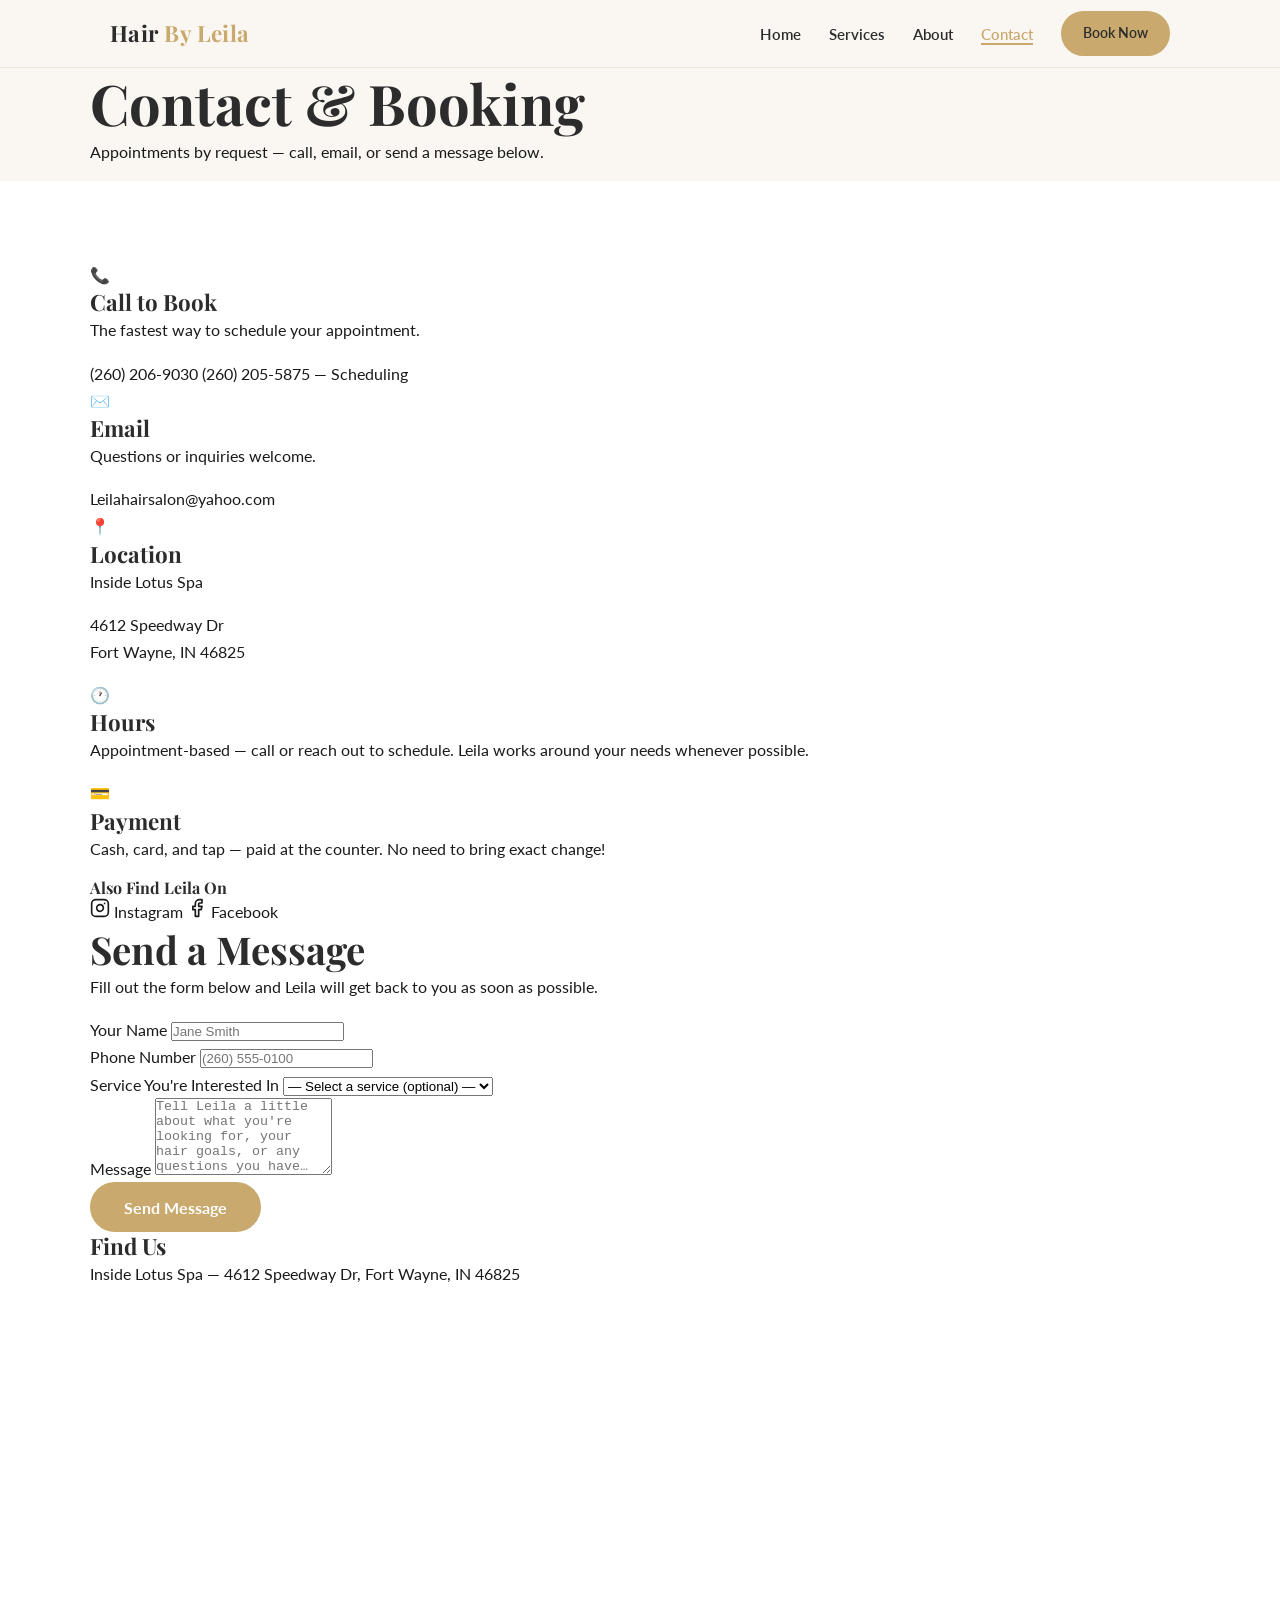
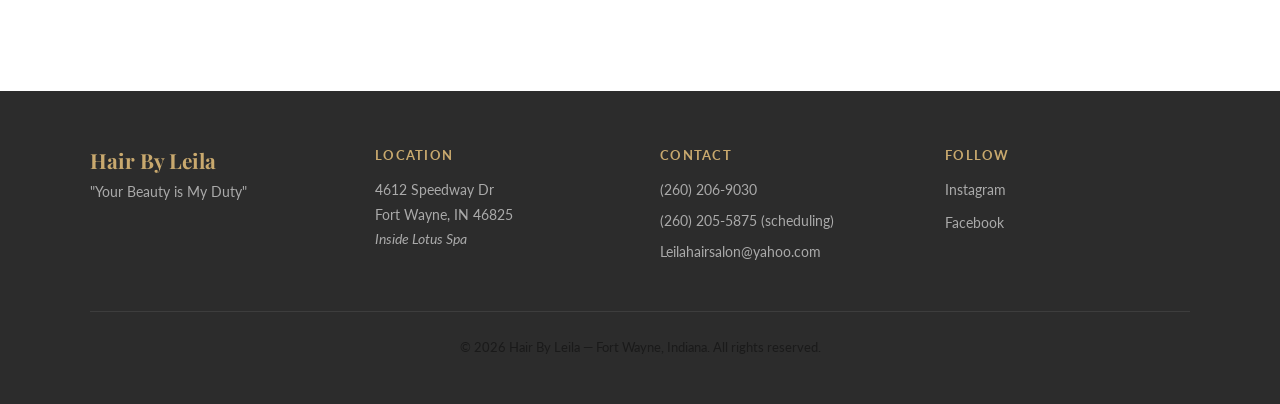
==== contact.html @ 834c5d4f "Add contact.html: info cards, mailto form with service dropdown, Google Maps embed, social links" ====
<!DOCTYPE html>
<html lang="en">
<head>
  <meta charset="UTF-8" />
  <meta name="viewport" content="width=device-width, initial-scale=1.0" />
  <title>Contact &amp; Booking | Hair By Leila — Fort Wayne Hairstylist</title>

  <meta name="description" content="Hair By Leila — Fort Wayne's highest-rated independent hairstylist. Specializing in balayage, highlights, color correction, cuts, and extensions. Nearly 20 years of experience. Call to book your appointment." />
  <meta name="keywords" content="hair salon Fort Wayne, balayage Fort Wayne, highlights Fort Wayne, independent hairstylist Fort Wayne, Hair By Leila" />
  <meta property="og:title" content="Hair By Leila | Fort Wayne's Top Independent Hairstylist" />
  <meta property="og:description" content="Your Beauty is My Duty. Specializing in balayage, highlights, color correction, and more. Book your appointment today." />
  <meta property="og:type" content="website" />
  <link rel="canonical" href="https://hairbyleila.com/contact.html" />

  <!-- Google Fonts -->
  <link rel="preconnect" href="https://fonts.googleapis.com" />
  <link rel="preconnect" href="https://fonts.gstatic.com" crossorigin />
  <link href="https://fonts.googleapis.com/css2?family=Playfair+Display:ital,wght@0,400;0,700;1,400&family=Lato:wght@400;600;700&display=swap" rel="stylesheet" />

  <link rel="stylesheet" href="css/global.css" />
  <link rel="stylesheet" href="css/contact.css" />
</head>
<body>

  <!-- ── Navigation ── -->
  <nav class="nav">
    <input type="checkbox" id="nav-toggle" class="nav__toggle" />
    <div class="nav__inner">
      <a href="index.html" class="nav__logo">Hair <span>By Leila</span></a>
      <label for="nav-toggle" class="hamburger" aria-label="Toggle menu">
        <span></span><span></span><span></span>
      </label>
      <ul class="nav__links">
        <li><a href="index.html">Home</a></li>
        <li><a href="services.html">Services</a></li>
        <li><a href="about.html">About</a></li>
        <li><a href="contact.html" class="active">Contact</a></li>
        <li><a href="tel:+12602065875" class="btn btn--gold">Book Now</a></li>
      </ul>
    </div>
  </nav>

  <!-- ── Page Header ── -->
  <section class="page-header">
    <div class="container">
      <h1>Contact &amp; Booking</h1>
      <p>Appointments by request — call, email, or send a message below.</p>
    </div>
  </section>

  <!-- ── Contact Content ── -->
  <section class="section section--alt">
    <div class="container contact-layout">

      <!-- Info Column -->
      <div class="contact-info">

        <div class="info-card info-card--primary">
          <div class="info-card__icon">📞</div>
          <div>
            <h3>Call to Book</h3>
            <p>The fastest way to schedule your appointment.</p>
            <a href="tel:+12602069030" class="info-card__link">(260) 206-9030</a>
            <a href="tel:+12602055875" class="info-card__link info-card__link--sub">(260) 205-5875 — Scheduling</a>
          </div>
        </div>

        <div class="info-card">
          <div class="info-card__icon">✉️</div>
          <div>
            <h3>Email</h3>
            <p>Questions or inquiries welcome.</p>
            <a href="mailto:Leilahairsalon@yahoo.com" class="info-card__link">Leilahairsalon@yahoo.com</a>
          </div>
        </div>

        <div class="info-card">
          <div class="info-card__icon">📍</div>
          <div>
            <h3>Location</h3>
            <p>Inside Lotus Spa</p>
            <p class="info-card__address">4612 Speedway Dr<br />Fort Wayne, IN 46825</p>
          </div>
        </div>

        <div class="info-card">
          <div class="info-card__icon">🕐</div>
          <div>
            <h3>Hours</h3>
            <p>Appointment-based — call or reach out to schedule. Leila works around your needs whenever possible.</p>
          </div>
        </div>

        <div class="info-card">
          <div class="info-card__icon">💳</div>
          <div>
            <h3>Payment</h3>
            <p>Cash, card, and tap — paid at the counter. No need to bring exact change!</p>
          </div>
        </div>

        <div class="contact-social">
          <h4>Also Find Leila On</h4>
          <div class="contact-social__links">
            <a href="https://www.instagram.com/hairbyleilafw/" target="_blank" rel="noopener" class="social-btn social-btn--ig">
              <svg xmlns="http://www.w3.org/2000/svg" width="20" height="20" viewBox="0 0 24 24" fill="none" stroke="currentColor" stroke-width="2" stroke-linecap="round" stroke-linejoin="round" aria-hidden="true"><rect x="2" y="2" width="20" height="20" rx="5" ry="5"/><path d="M16 11.37A4 4 0 1 1 12.63 8 4 4 0 0 1 16 11.37z"/><line x1="17.5" y1="6.5" x2="17.51" y2="6.5"/></svg>
              Instagram
            </a>
            <a href="https://www.facebook.com/p/Hair-By-Leila-100063593979680/" target="_blank" rel="noopener" class="social-btn social-btn--fb">
              <svg xmlns="http://www.w3.org/2000/svg" width="20" height="20" viewBox="0 0 24 24" fill="none" stroke="currentColor" stroke-width="2" stroke-linecap="round" stroke-linejoin="round" aria-hidden="true"><path d="M18 2h-3a5 5 0 0 0-5 5v3H7v4h3v8h4v-8h3l1-4h-4V7a1 1 0 0 1 1-1h3z"/></svg>
              Facebook
            </a>
          </div>
        </div>

      </div>

      <!-- Form + Map Column -->
      <div class="contact-right">

        <!-- Contact Form -->
        <div class="contact-form-wrap">
          <h2>Send a Message</h2>
          <p>Fill out the form below and Leila will get back to you as soon as possible.</p>

          <form class="contact-form" action="mailto:Leilahairsalon@yahoo.com" method="POST" enctype="text/plain">
            <div class="form-group">
              <label for="name">Your Name</label>
              <input type="text" id="name" name="name" placeholder="Jane Smith" required />
            </div>
            <div class="form-group">
              <label for="phone">Phone Number</label>
              <input type="tel" id="phone" name="phone" placeholder="(260) 555-0100" />
            </div>
            <div class="form-group">
              <label for="service">Service You're Interested In</label>
              <select id="service" name="service">
                <option value="">— Select a service (optional) —</option>
                <option>Balayage</option>
                <option>Highlights / Lowlights</option>
                <option>Hair Color / Color Correction</option>
                <option>Women's Haircut</option>
                <option>Men's Haircut</option>
                <option>Children's Haircut</option>
                <option>Blow Dry / Blowout</option>
                <option>Hair Extensions</option>
                <option>Keratin Treatment</option>
                <option>Hair Treatment</option>
                <option>Hair Braiding</option>
                <option>Hair Weaves</option>
                <option>Locs</option>
                <option>Curly Haircut</option>
                <option>Other / Not Sure</option>
              </select>
            </div>
            <div class="form-group">
              <label for="message">Message</label>
              <textarea id="message" name="message" rows="5" placeholder="Tell Leila a little about what you're looking for, your hair goals, or any questions you have…" required></textarea>
            </div>
            <button type="submit" class="btn btn--gold form-submit">Send Message</button>
          </form>
        </div>

        <!-- Google Maps Embed -->
        <div class="map-wrap">
          <h3>Find Us</h3>
          <p>Inside Lotus Spa — 4612 Speedway Dr, Fort Wayne, IN 46825</p>
          <div class="map-embed">
            <iframe
              src="https://www.google.com/maps/embed?pb=!1m18!1m12!1m3!1d3023.5!2d-85.1427!3d41.1306!2m3!1f0!2f0!3f0!3m2!1i1024!2i768!4f13.1!3m3!1m2!1s0x8815e5b56e1e7e11%3A0x5b5b5b5b5b5b5b5b!2s4612%20Speedway%20Dr%2C%20Fort%20Wayne%2C%20IN%2046825!5e0!3m2!1sen!2sus!4v1700000000000!5m2!1sen!2sus"
              width="100%"
              height="300"
              style="border:0;"
              allowfullscreen=""
              loading="lazy"
              referrerpolicy="no-referrer-when-downgrade"
              title="Hair By Leila location — 4612 Speedway Dr, Fort Wayne, IN 46825">
            </iframe>
          </div>
        </div>

      </div>
    </div>
  </section>

  <!-- ── Footer ── -->
  <footer class="footer">
    <div class="footer__grid">
      <div class="footer__brand">
        <h3>Hair By Leila</h3>
        <p>"Your Beauty is My Duty"</p>
      </div>
      <div class="footer__col">
        <h4>Location</h4>
        <p>4612 Speedway Dr<br />Fort Wayne, IN 46825<br /><em>Inside Lotus Spa</em></p>
      </div>
      <div class="footer__col">
        <h4>Contact</h4>
        <a href="tel:+12602069030">(260) 206-9030</a>
        <a href="tel:+12602055875">(260) 205-5875 (scheduling)</a>
        <a href="mailto:Leilahairsalon@yahoo.com">Leilahairsalon@yahoo.com</a>
      </div>
      <div class="footer__col">
        <h4>Follow</h4>
        <div class="footer__social">
          <a href="https://www.instagram.com/hairbyleilafw/" target="_blank" rel="noopener">Instagram</a>
        </div>
        <div class="footer__social">
          <a href="https://www.facebook.com/p/Hair-By-Leila-100063593979680/" target="_blank" rel="noopener">Facebook</a>
        </div>
      </div>
    </div>
    <div class="footer__bottom">
      <p>&copy; 2026 Hair By Leila &mdash; Fort Wayne, Indiana. All rights reserved.</p>
    </div>
  </footer>

  <script src="js/main.js"></script>
</body>
</html>
---- css/global.css ----
/* ============================================================
   GLOBAL CSS — Hair By Leila
   Variables, reset, typography, navigation, footer
   ============================================================ */

/* Google Fonts imported via <link> in HTML */

/* ── Custom Properties ── */
:root {
  --gold:       #C9A96E;
  --gold-dark:  #a8843d;
  --charcoal:   #2C2C2C;
  --bg:         #FAF7F2;
  --surface:    #FFFFFF;
  --text:       #1A1A1A;
  --muted:      #7A7A7A;
  --radius:     12px;
  --shadow:     0 4px 20px rgba(0,0,0,0.08);
  --shadow-hover: 0 8px 32px rgba(0,0,0,0.14);
  --transition: 0.25s ease;
  --nav-h:      68px;
}

/* ── Reset ── */
*, *::before, *::after { box-sizing: border-box; margin: 0; padding: 0; }

html {
  scroll-behavior: smooth;
  font-size: 16px;
}

body {
  font-family: 'Lato', sans-serif;
  background: var(--bg);
  color: var(--text);
  line-height: 1.7;
  min-height: 100vh;
  display: flex;
  flex-direction: column;
}

img { max-width: 100%; display: block; }
a  { color: inherit; text-decoration: none; }
ul { list-style: none; }

/* ── Typography ── */
h1, h2, h3, h4 {
  font-family: 'Playfair Display', serif;
  line-height: 1.25;
  color: var(--charcoal);
}

h1 { font-size: clamp(2rem, 5vw, 3.5rem); }
h2 { font-size: clamp(1.6rem, 3vw, 2.4rem); }
h3 { font-size: clamp(1.1rem, 2vw, 1.4rem); }

p { margin-bottom: 1em; color: var(--text); }

/* ── Section helpers ── */
.section { padding: 5rem 1.25rem; }
.section--alt { background: var(--surface); }

.container {
  max-width: 1100px;
  margin: 0 auto;
  width: 100%;
}

.section-title {
  font-family: 'Playfair Display', serif;
  text-align: center;
  margin-bottom: 0.4rem;
  position: relative;
  display: inline-block;
  left: 50%;
  transform: translateX(-50%);
}

.section-title::after {
  content: '';
  display: block;
  margin: 0.5rem auto 0;
  width: 60px;
  height: 3px;
  background: var(--gold);
  border-radius: 2px;
}

.section-subtitle {
  text-align: center;
  color: var(--muted);
  margin-bottom: 3rem;
}

/* ── Buttons ── */
.btn {
  display: inline-block;
  padding: 0.85rem 2rem;
  border-radius: 50px;
  font-family: 'Lato', sans-serif;
  font-weight: 700;
  font-size: 1rem;
  cursor: pointer;
  transition: background var(--transition), transform var(--transition), box-shadow var(--transition);
  text-align: center;
}

.btn--gold {
  background: var(--gold);
  color: #fff;
  border: 2px solid var(--gold);
}

.btn--gold:hover {
  background: var(--gold-dark);
  border-color: var(--gold-dark);
  transform: translateY(-2px);
  box-shadow: 0 6px 18px rgba(201,169,110,0.4);
}

.btn--outline {
  background: transparent;
  color: var(--gold);
  border: 2px solid var(--gold);
}

.btn--outline:hover {
  background: var(--gold);
  color: #fff;
  transform: translateY(-2px);
}

/* ── Navigation ── */
.nav {
  position: sticky;
  top: 0;
  z-index: 1000;
  background: rgba(250,247,242,0.95);
  backdrop-filter: blur(8px);
  border-bottom: 1px solid rgba(201,169,110,0.2);
  height: var(--nav-h);
}

.nav__inner {
  display: flex;
  align-items: center;
  justify-content: space-between;
  height: 100%;
  max-width: 1100px;
  margin: 0 auto;
  padding: 0 1.25rem;
}

.nav__logo {
  font-family: 'Playfair Display', serif;
  font-size: 1.4rem;
  font-weight: 700;
  color: var(--charcoal);
  letter-spacing: 0.02em;
}

.nav__logo span { color: var(--gold); }

/* Desktop links */
.nav__links {
  display: flex;
  align-items: center;
  gap: 1.75rem;
}

.nav__links a {
  font-size: 0.95rem;
  font-weight: 600;
  color: var(--charcoal);
  position: relative;
  padding-bottom: 2px;
  transition: color var(--transition);
}

.nav__links a::after {
  content: '';
  position: absolute;
  bottom: 0; left: 0;
  width: 0; height: 2px;
  background: var(--gold);
  transition: width var(--transition);
}

.nav__links a:hover { color: var(--gold); }
.nav__links a:hover::after,
.nav__links a.active::after { width: 100%; }
.nav__links a.active { color: var(--gold); }

.nav__links .btn { padding: 0.5rem 1.25rem; font-size: 0.9rem; }

/* Hamburger (mobile) */
.nav__toggle { display: none; }

.hamburger {
  display: none;
  flex-direction: column;
  gap: 5px;
  cursor: pointer;
  padding: 4px;
  background: none;
  border: none;
}

.hamburger span {
  display: block;
  width: 24px;
  height: 2px;
  background: var(--charcoal);
  border-radius: 2px;
  transition: transform 0.3s ease, opacity 0.3s ease;
}

@media (max-width: 768px) {
  .hamburger { display: flex; }

  .nav__links {
    display: none;
    position: absolute;
    top: var(--nav-h);
    left: 0; right: 0;
    flex-direction: column;
    background: var(--bg);
    padding: 1.5rem 1.25rem 2rem;
    gap: 1.25rem;
    border-bottom: 1px solid rgba(201,169,110,0.2);
    box-shadow: 0 8px 24px rgba(0,0,0,0.08);
    align-items: flex-start;
  }

  .nav__toggle:checked ~ .nav__inner .nav__links { display: flex; }

  .nav__toggle:checked ~ .nav__inner .hamburger span:nth-child(1) {
    transform: translateY(7px) rotate(45deg);
  }
  .nav__toggle:checked ~ .nav__inner .hamburger span:nth-child(2) {
    opacity: 0;
  }
  .nav__toggle:checked ~ .nav__inner .hamburger span:nth-child(3) {
    transform: translateY(-7px) rotate(-45deg);
  }
}

/* ── Footer ── */
.footer {
  background: var(--charcoal);
  color: #ccc;
  padding: 3.5rem 1.25rem 2rem;
  margin-top: auto;
}

.footer__grid {
  display: grid;
  grid-template-columns: repeat(auto-fit, minmax(200px, 1fr));
  gap: 2.5rem;
  max-width: 1100px;
  margin: 0 auto 2.5rem;
}

.footer__brand h3 {
  font-family: 'Playfair Display', serif;
  color: var(--gold);
  font-size: 1.3rem;
  margin-bottom: 0.5rem;
}

.footer__brand p { color: #aaa; font-size: 0.9rem; margin-bottom: 0; }

.footer__col h4 {
  font-family: 'Lato', sans-serif;
  font-size: 0.8rem;
  font-weight: 700;
  text-transform: uppercase;
  letter-spacing: 0.1em;
  color: var(--gold);
  margin-bottom: 1rem;
}

.footer__col p,
.footer__col a {
  font-size: 0.9rem;
  color: #aaa;
  display: block;
  margin-bottom: 0.4rem;
  transition: color var(--transition);
}

.footer__col a:hover { color: var(--gold); }

.footer__social { display: flex; gap: 1rem; margin-top: 0.5rem; }

.footer__social a {
  display: inline-flex;
  align-items: center;
  gap: 0.4rem;
  font-size: 0.9rem;
  color: #aaa;
  margin-bottom: 0;
}

.footer__social a:hover { color: var(--gold); }

.footer__bottom {
  border-top: 1px solid rgba(255,255,255,0.08);
  padding-top: 1.5rem;
  text-align: center;
  font-size: 0.82rem;
  color: #666;
  max-width: 1100px;
  margin: 0 auto;
}
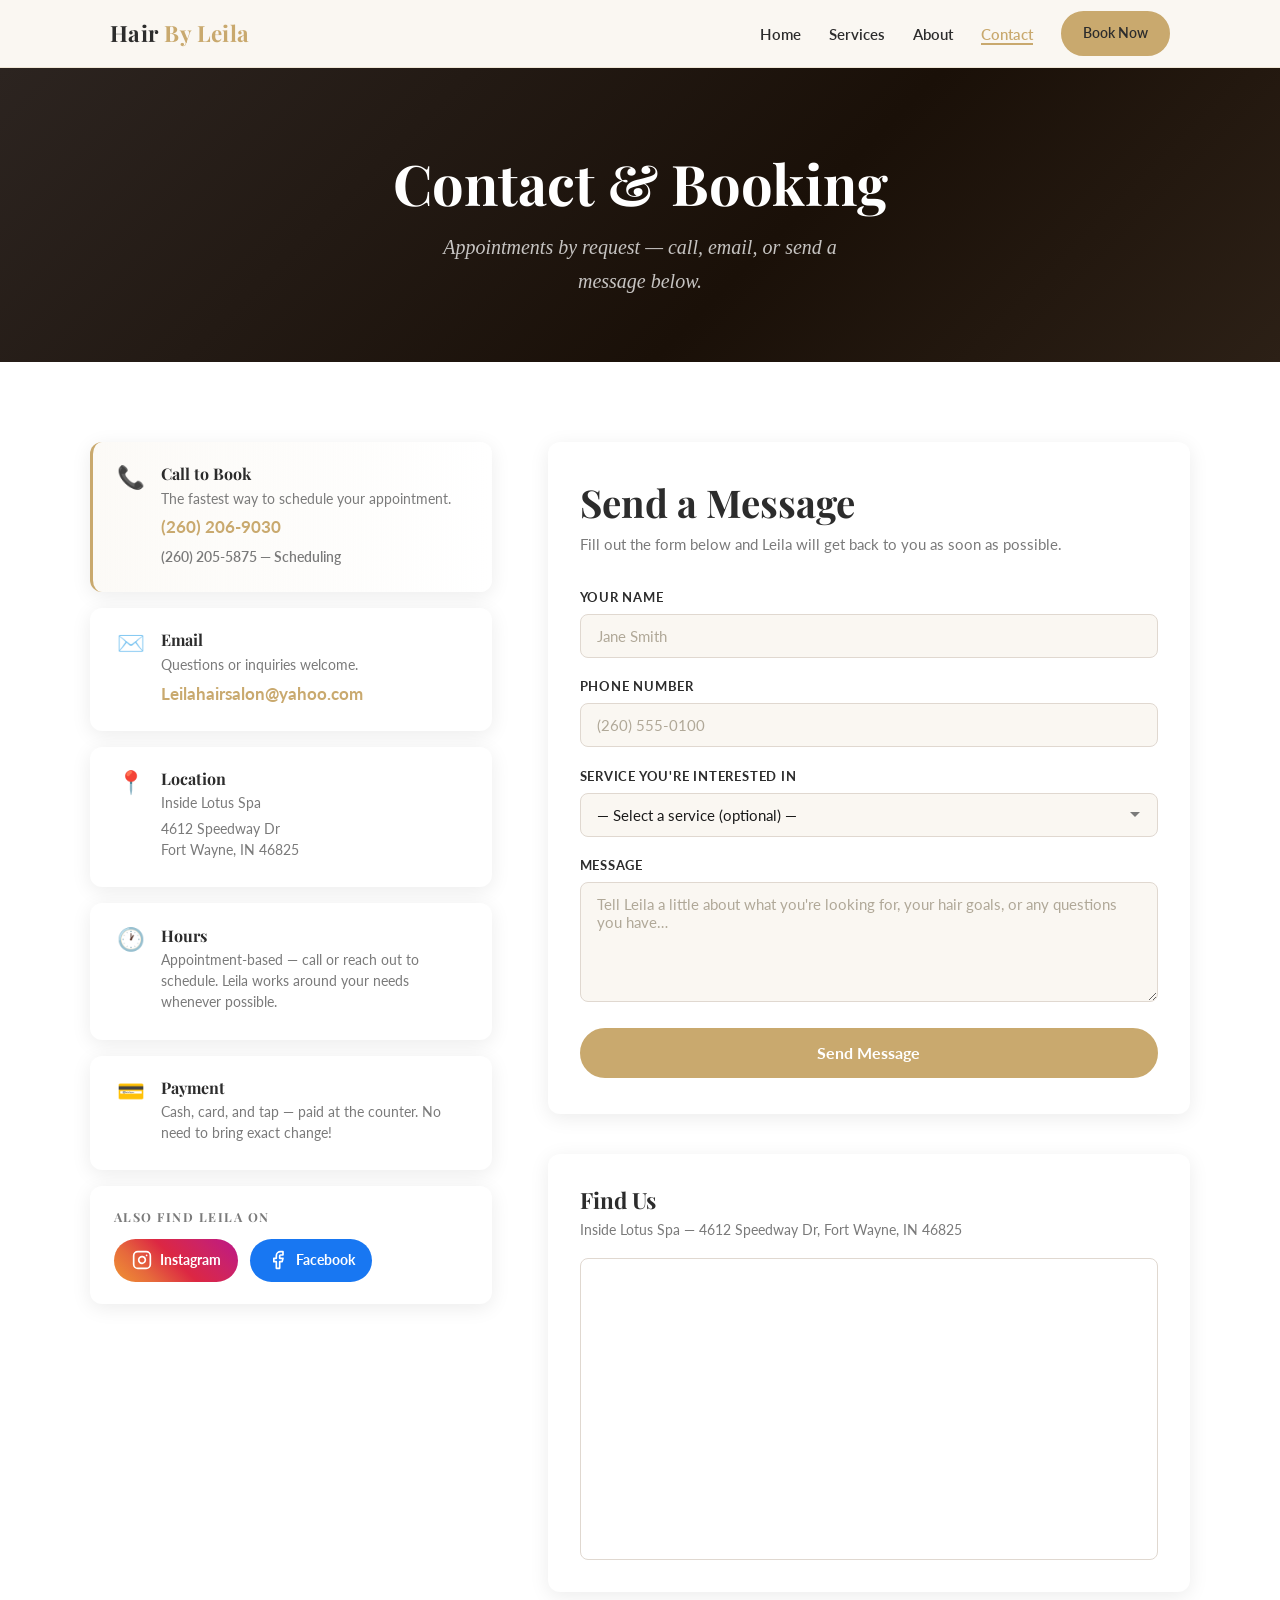
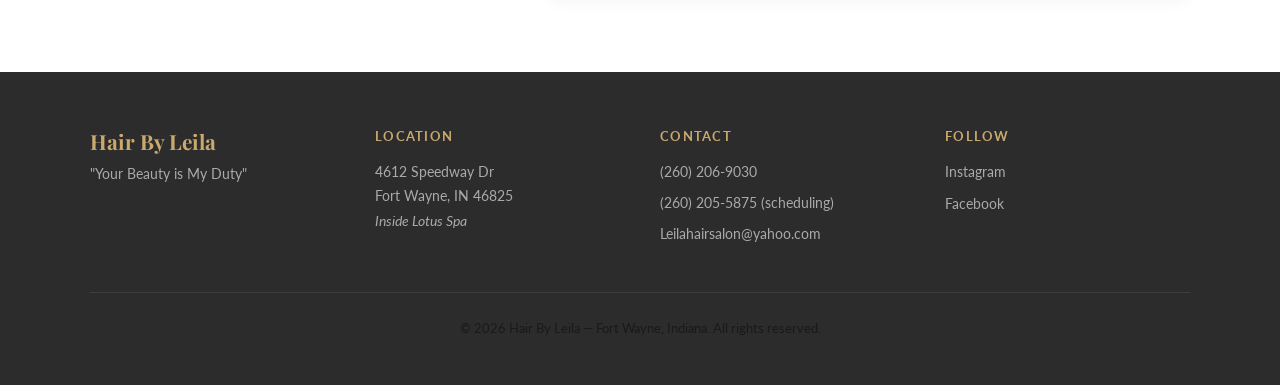
==== commit 6407a6a0: "Fix Google Maps embed URL: replace fake place ID with address query for reliable rendering" ====
--- a/contact.html
+++ b/contact.html
@@ -167,7 +167,7 @@
           <p>Inside Lotus Spa — 4612 Speedway Dr, Fort Wayne, IN 46825</p>
           <div class="map-embed">
             <iframe
-              src="https://www.google.com/maps/embed?pb=!1m18!1m12!1m3!1d3023.5!2d-85.1427!3d41.1306!2m3!1f0!2f0!3f0!3m2!1i1024!2i768!4f13.1!3m3!1m2!1s0x8815e5b56e1e7e11%3A0x5b5b5b5b5b5b5b5b!2s4612%20Speedway%20Dr%2C%20Fort%20Wayne%2C%20IN%2046825!5e0!3m2!1sen!2sus!4v1700000000000!5m2!1sen!2sus"
+              src="https://maps.google.com/maps?q=4612+Speedway+Dr,+Fort+Wayne,+IN+46825&t=&z=15&ie=UTF8&iwloc=&output=embed"
               width="100%"
               height="300"
               style="border:0;"
--- a/css/contact.css
+++ b/css/contact.css
@@ -0,0 +1,271 @@
+/* ============================================================
+   CONTACT CSS — Hair By Leila
+   Page header, contact layout, info cards, form, map
+   ============================================================ */
+
+/* ── Page Header ── */
+.page-header {
+  background: linear-gradient(135deg, #2c2420 0%, #1a1008 60%, #2c2016 100%);
+  padding: 5rem 1.25rem 4rem;
+  text-align: center;
+}
+
+.page-header h1 {
+  color: #fff;
+  margin-bottom: 0.75rem;
+  animation: fadeInUp 0.8s ease both;
+}
+
+.page-header p {
+  font-family: 'Playfair Display', serif;
+  font-style: italic;
+  font-size: clamp(1rem, 2vw, 1.25rem);
+  color: rgba(255,255,255,0.75);
+  max-width: 440px;
+  margin: 0 auto;
+  animation: fadeInUp 0.9s 0.1s ease both;
+}
+
+/* ── Contact Layout ── */
+.contact-layout {
+  display: grid;
+  grid-template-columns: 1fr 1.6fr;
+  gap: 3.5rem;
+  align-items: flex-start;
+}
+
+@media (max-width: 900px) {
+  .contact-layout {
+    grid-template-columns: 1fr;
+    gap: 2.5rem;
+  }
+}
+
+/* ── Info Cards ── */
+.contact-info {
+  display: flex;
+  flex-direction: column;
+  gap: 1rem;
+}
+
+.info-card {
+  background: var(--surface);
+  border-radius: var(--radius);
+  padding: 1.4rem 1.5rem;
+  box-shadow: var(--shadow);
+  display: flex;
+  gap: 1rem;
+  align-items: flex-start;
+  border-left: 3px solid transparent;
+  transition: border-color var(--transition), box-shadow var(--transition);
+}
+
+.info-card:hover {
+  border-left-color: var(--gold);
+  box-shadow: var(--shadow-hover);
+}
+
+.info-card--primary {
+  border-left-color: var(--gold);
+  background: linear-gradient(to right, rgba(201,169,110,0.06), var(--surface));
+}
+
+.info-card__icon {
+  font-size: 1.4rem;
+  flex-shrink: 0;
+  line-height: 1;
+  margin-top: 2px;
+}
+
+.info-card h3 {
+  font-size: 1rem;
+  margin-bottom: 0.2rem;
+  color: var(--charcoal);
+}
+
+.info-card p {
+  color: var(--muted);
+  font-size: 0.88rem;
+  margin-bottom: 0.3rem;
+  line-height: 1.5;
+}
+
+.info-card__link {
+  display: block;
+  font-size: 1.05rem;
+  font-weight: 700;
+  color: var(--gold);
+  transition: color var(--transition);
+}
+
+.info-card__link:hover { color: var(--gold-dark); }
+
+.info-card__link--sub {
+  font-size: 0.9rem;
+  font-weight: 600;
+  color: var(--muted);
+  margin-top: 0.2rem;
+}
+
+.info-card__link--sub:hover { color: var(--gold); }
+
+.info-card__address {
+  font-size: 0.9rem;
+  line-height: 1.6;
+  color: var(--text);
+}
+
+/* Social buttons */
+.contact-social {
+  background: var(--surface);
+  border-radius: var(--radius);
+  padding: 1.4rem 1.5rem;
+  box-shadow: var(--shadow);
+}
+
+.contact-social h4 {
+  font-size: 0.78rem;
+  font-weight: 700;
+  letter-spacing: 0.12em;
+  text-transform: uppercase;
+  color: var(--muted);
+  margin-bottom: 0.9rem;
+}
+
+.contact-social__links {
+  display: flex;
+  gap: 0.75rem;
+  flex-wrap: wrap;
+}
+
+.social-btn {
+  display: inline-flex;
+  align-items: center;
+  gap: 0.5rem;
+  padding: 0.6rem 1.1rem;
+  border-radius: 50px;
+  font-size: 0.88rem;
+  font-weight: 700;
+  transition: transform var(--transition), box-shadow var(--transition);
+}
+
+.social-btn:hover { transform: translateY(-2px); box-shadow: 0 4px 12px rgba(0,0,0,0.15); }
+
+.social-btn--ig {
+  background: linear-gradient(45deg, #f09433, #e6683c, #dc2743, #cc2366, #bc1888);
+  color: #fff;
+}
+
+.social-btn--fb {
+  background: #1877F2;
+  color: #fff;
+}
+
+/* ── Contact Form ── */
+.contact-right { display: flex; flex-direction: column; gap: 2.5rem; }
+
+.contact-form-wrap {
+  background: var(--surface);
+  border-radius: var(--radius);
+  padding: 2.25rem 2rem;
+  box-shadow: var(--shadow);
+}
+
+.contact-form-wrap h2 {
+  margin-bottom: 0.4rem;
+}
+
+.contact-form-wrap > p {
+  color: var(--muted);
+  font-size: 0.93rem;
+  margin-bottom: 1.75rem;
+}
+
+.contact-form { display: flex; flex-direction: column; gap: 1.1rem; }
+
+.form-group { display: flex; flex-direction: column; gap: 0.35rem; }
+
+.form-group label {
+  font-size: 0.82rem;
+  font-weight: 700;
+  letter-spacing: 0.06em;
+  text-transform: uppercase;
+  color: var(--charcoal);
+}
+
+.form-group input,
+.form-group select,
+.form-group textarea {
+  width: 100%;
+  padding: 0.75rem 1rem;
+  border: 1.5px solid #e0d8d0;
+  border-radius: 8px;
+  font-family: 'Lato', sans-serif;
+  font-size: 0.95rem;
+  color: var(--text);
+  background: var(--bg);
+  transition: border-color var(--transition), box-shadow var(--transition);
+  outline: none;
+  appearance: none;
+}
+
+.form-group input::placeholder,
+.form-group textarea::placeholder {
+  color: #b0a898;
+}
+
+.form-group input:focus,
+.form-group select:focus,
+.form-group textarea:focus {
+  border-color: var(--gold);
+  box-shadow: 0 0 0 3px rgba(201,169,110,0.15);
+}
+
+.form-group textarea { resize: vertical; min-height: 120px; }
+
+.form-group select {
+  background-image: url("data:image/svg+xml,%3Csvg xmlns='http://www.w3.org/2000/svg' width='12' height='12' viewBox='0 0 12 12'%3E%3Cpath fill='%237A7A7A' d='M6 8L1 3h10z'/%3E%3C/svg%3E");
+  background-repeat: no-repeat;
+  background-position: right 1rem center;
+  cursor: pointer;
+}
+
+.form-submit { width: 100%; margin-top: 0.5rem; }
+
+/* ── Map ── */
+.map-wrap {
+  background: var(--surface);
+  border-radius: var(--radius);
+  padding: 2rem;
+  box-shadow: var(--shadow);
+}
+
+.map-wrap h3 {
+  margin-bottom: 0.25rem;
+}
+
+.map-wrap > p {
+  color: var(--muted);
+  font-size: 0.88rem;
+  margin-bottom: 1rem;
+}
+
+.map-embed {
+  border-radius: 8px;
+  overflow: hidden;
+  border: 1px solid #e0d8d0;
+}
+
+.map-embed iframe { display: block; }
+
+/* ── Fade-in animation ── */
+@keyframes fadeInUp {
+  from { opacity: 0; transform: translateY(24px); }
+  to   { opacity: 1; transform: translateY(0); }
+}
+
+@media (max-width: 480px) {
+  .contact-form-wrap { padding: 1.5rem 1.25rem; }
+  .contact-social__links { flex-direction: column; }
+  .social-btn { justify-content: center; }
+}
